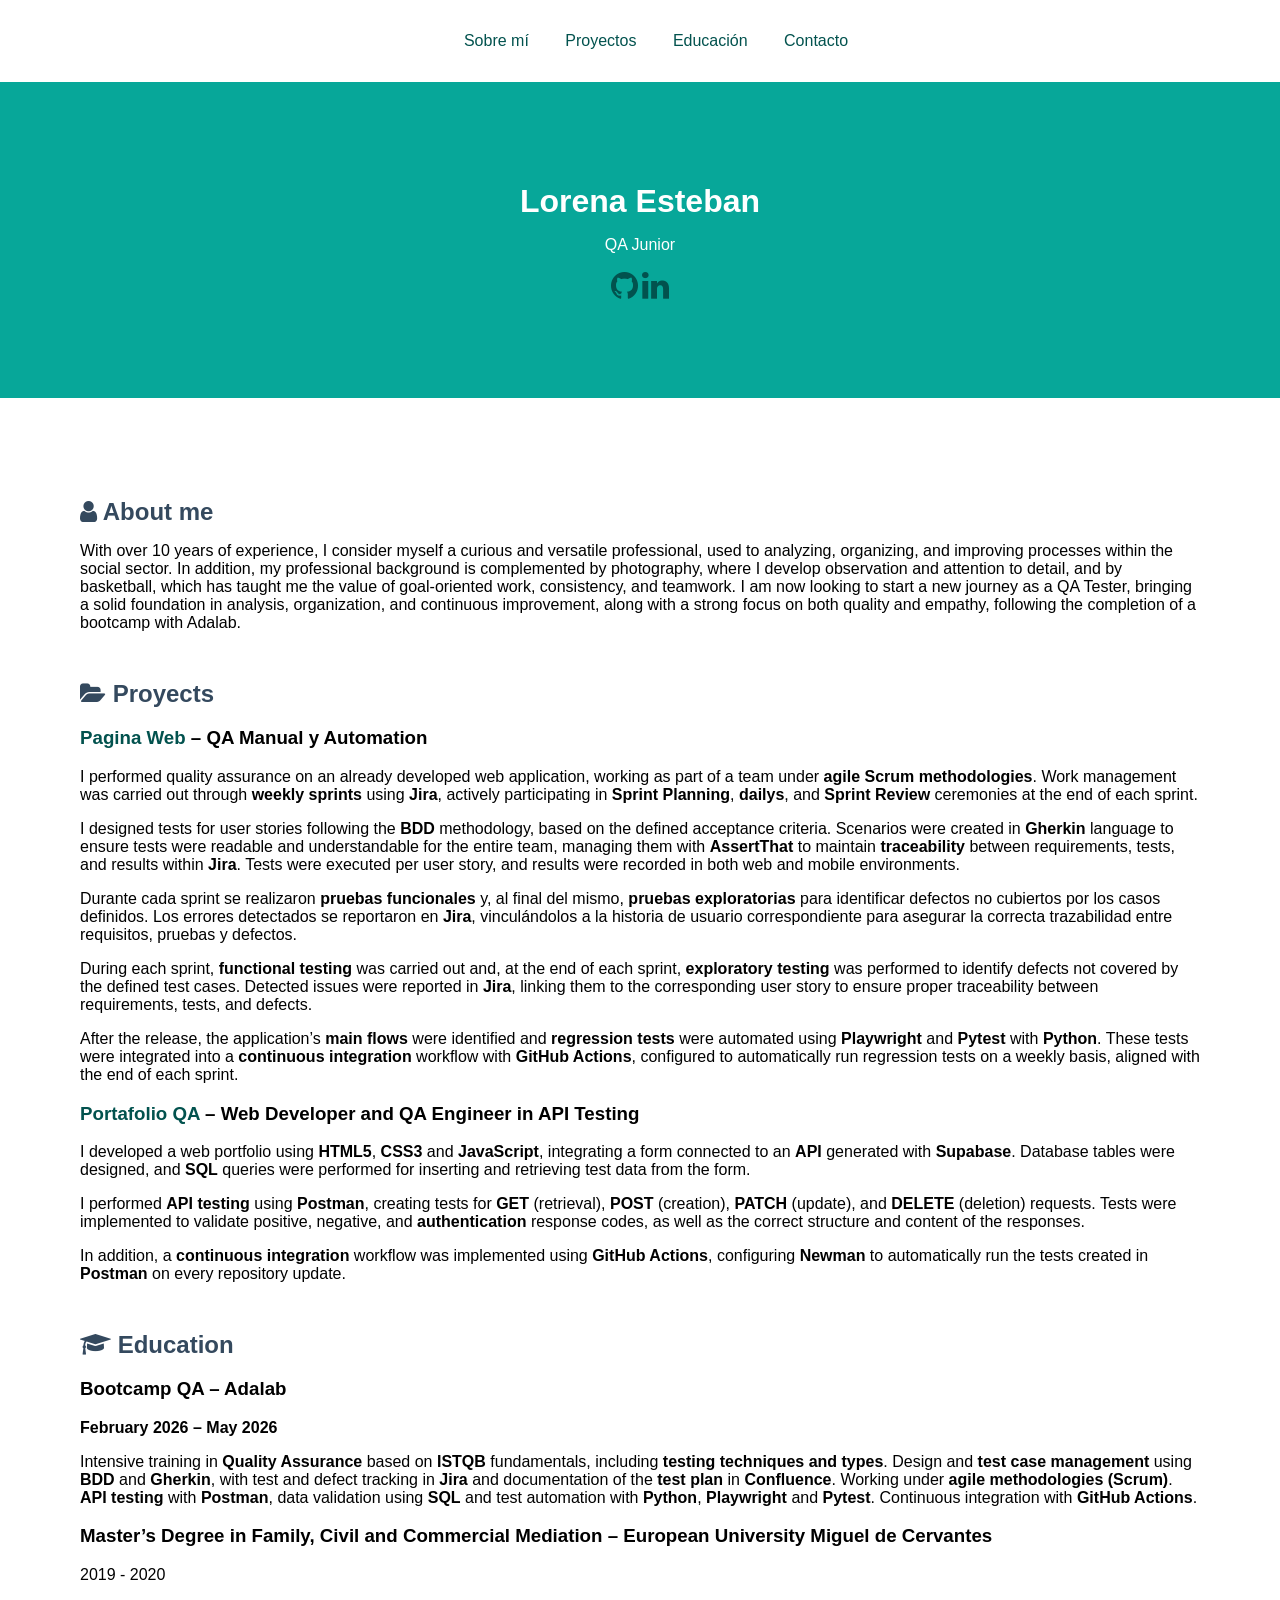
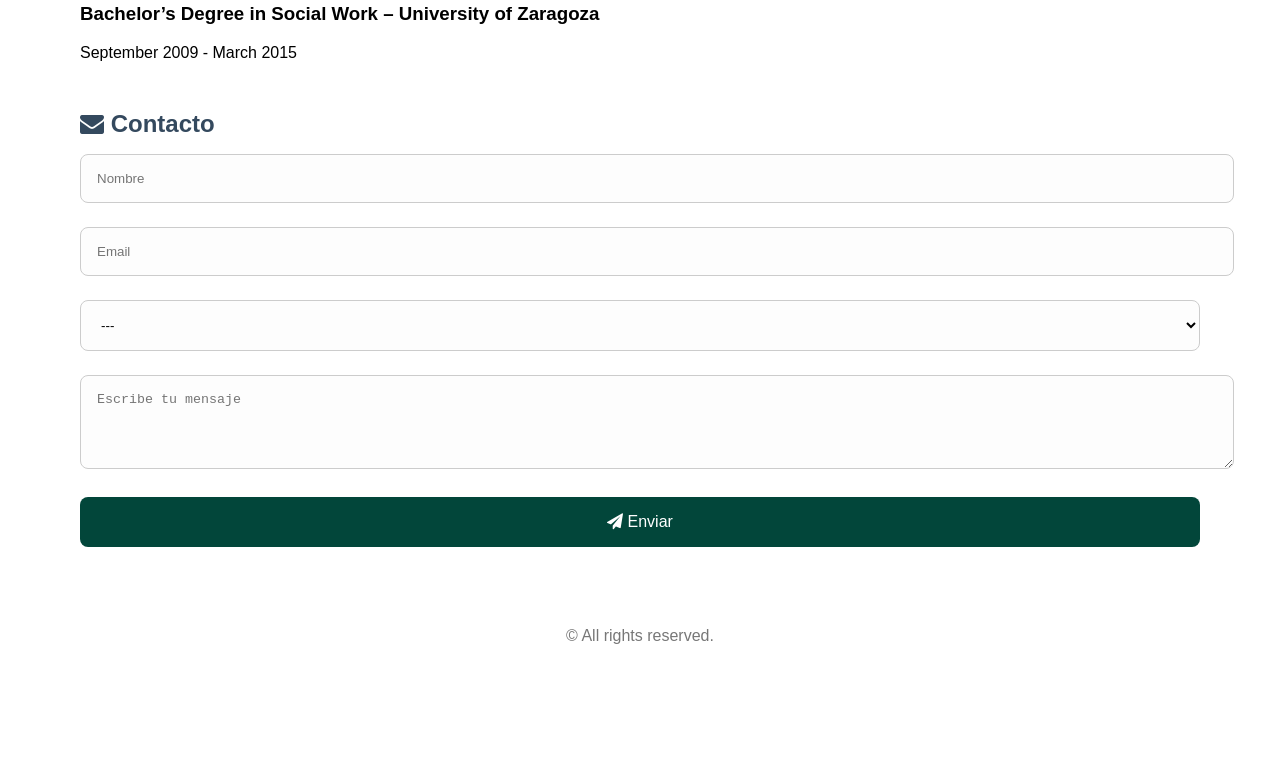
==== index.html @ 43c47660 "Traduccion 3" ====
<!DOCTYPE html>
<html lang="es">

<head>
  <meta charset="UTF-8" />
  <meta name="viewport" content="width=device-width, initial-scale=1.0" />
  <meta name="description" content="Portfolio Lorena Esteban QA" />
  <meta name="author" content="Lorena Esteban" />
  <title>Lorena Esteban - Portfolio</title>
  <link href="style.css" rel="stylesheet" />
  <!-- Importar Font Awesome para los iconos -->
  <link rel="stylesheet" href="https://cdnjs.cloudflare.com/ajax/libs/font-awesome/4.7.0/css/font-awesome.min.css" />
</head>

<body>
        <!-- Menú de navegación -->
  <nav>
      <ul>
        <li><a id="menusobremi" href="#sobremi">Sobre mí</a></li>
        <li><a id="menuproyectos" href="#proyectos">Proyectos</a></li>
        <li><a id="menueducacion" href="#educacion">Educación</a></li>
        <li><a id="menucontacto" href="#contacto">Contacto</a></li>
      </ul>
    </nav>
  <header>
    <h1 id="minombre">Lorena Esteban</h1>
    <p id="titulo">QA Junior</p>
    <p>
      <a id="linkgithub" href="https://github.com/lmes4" title="GitHub"
        class="fa fa-github fa-2x" aria-label="GitHub"></a>
      <a id="linklinkedin" href="https://www.linkedin.com/in/lorsimarro/" title="LinkedIn"
        class="fa fa-linkedin fa-2x" aria-label="LinkedIn"></a>
    </p>
  </header>
  <main>
    <section id="sobremi">
      <h2 id="titulosobremi">
        <i class="fa fa-user"></i> About me
      </h2>
<p>
  With over 10 years of experience, I consider myself a curious and versatile professional, used to analyzing, organizing, and improving processes within the social sector.

In addition, my professional background is complemented by photography, where I develop observation and attention to detail, and by basketball, which has taught me the value of goal-oriented work, consistency, and teamwork.

I am now looking to start a new journey as a QA Tester, bringing a solid foundation in analysis, organization, and continuous improvement, along with a strong focus on both quality and empathy, following the completion of a bootcamp with Adalab.
</p>

    </section>

    <section id="proyectos">
      <h2 id="tituloproyectos">
        <i class="fa fa-folder-open"></i> Proyects
      </h2>

      <h3>
        <a id="linkproyectoapi" href="https://yourwebsite.com" target="_blank">Pagina Web</a>
        – QA Manual y Automation
      </h3>
      <p>
  I performed quality assurance on an already developed web application, working as part of a team under
  <strong>agile Scrum methodologies</strong>. Work management was carried out through
  <strong>weekly sprints</strong> using <strong>Jira</strong>, actively participating in <strong>Sprint
  Planning</strong>, <strong>dailys</strong>, and <strong>Sprint Review</strong> ceremonies at the end
  of each sprint.
      </p>
</p>

<p>
  I designed tests for user stories following the <strong>BDD</strong> methodology, based on the defined acceptance criteria. Scenarios were created in <strong>Gherkin</strong> language to ensure tests were
  readable and understandable for the entire team, managing them with <strong>AssertThat</strong> to
  maintain <strong>traceability</strong> between requirements, tests, and results within
  <strong>Jira</strong>. Tests were executed per user story, and results were recorded in both web and
  mobile environments.
</p>

<p>
  Durante cada sprint se realizaron <strong>pruebas funcionales</strong> y, al final del
  mismo, <strong>pruebas exploratorias</strong> para identificar defectos no cubiertos por
  los casos definidos. Los errores detectados se reportaron en <strong>Jira</strong>,
  vinculándolos a la historia de usuario correspondiente para asegurar la correcta
  trazabilidad entre requisitos, pruebas y defectos.
</p>

<p>
  During each sprint, <strong>functional testing</strong> was carried out and, at the end of each sprint,
 <strong>exploratory testing</strong> was performed to identify defects not covered by the defined test
  cases. Detected issues were reported in <strong>Jira</strong>, linking them to the corresponding user
  story to ensure proper traceability between requirements, tests, and defects.
</p>

<p>
  After the release, the application’s <strong>main flows</strong> were identified and <strong>regression
  tests</strong> were automated using <strong>Playwright</strong> and <strong>Pytest</strong> with
  <strong>Python</strong>. These tests were integrated into a <strong>continuous integration</strong>
 workflow with <strong>GitHub Actions</strong>, configured to automatically run regression tests on a
 weekly basis, aligned with the end of each sprint.
</p>
      <h3>
        <a id="linkproyectoportafolio" href="https://yourwebsite.com">Portafolio QA</a>
        – Web Developer and QA Engineer in API Testing
      </h3>
     <p>
  I developed a web portfolio using <strong>HTML5</strong>, <strong>CSS3</strong> and
  <strong>JavaScript</strong>, integrating a form connected to an <strong>API</strong> generated with
  <strong>Supabase</strong>. Database tables were designed, and <strong>SQL</strong> queries were
  performed for inserting and retrieving test data from the form.
    </p>
</p>

<p>
  I performed <strong>API testing</strong> using <strong>Postman</strong>, creating tests for
  <strong>GET</strong> (retrieval), <strong>POST</strong> (creation), <strong>PATCH</strong> (update),
  and <strong>DELETE</strong> (deletion) requests. Tests were implemented to validate positive, negative,
  and <strong>authentication</strong> response codes, as well as the correct structure and content of the
  responses.
</p>

<p>
  In addition, a <strong>continuous integration</strong> workflow was implemented using <strong>GitHub
  Actions</strong>, configuring <strong>Newman</strong> to automatically run the tests created in
  <strong>Postman</strong> on every repository update.
</p>
      
    </section>

    <section id="educacion">
      <h2 id="tituloeducacion">
        <i class="fa fa-graduation-cap"></i> Education
      </h2>

      <h3>Bootcamp QA – Adalab</h3>
<p><strong>February 2026 – May 2026</strong></p>
<p>
  Intensive training in <strong>Quality Assurance</strong> based on <strong>ISTQB</strong> fundamentals, including <strong>testing techniques and types</strong>. Design and <strong>test case management</strong> using <strong>BDD</strong> and <strong>Gherkin</strong>, with test and defect tracking in <strong>Jira</strong> and documentation of the <strong>test plan</strong> in <strong>Confluence</strong>. Working under <strong>agile methodologies (Scrum)</strong>. <strong>API testing</strong> with <strong>Postman</strong>, data validation using <strong>SQL</strong> and test automation with <strong>Python</strong>, <strong>Playwright</strong> and <strong>Pytest</strong>. Continuous integration with <strong>GitHub Actions</strong>.
</p>


      <h3>Master’s Degree in Family, Civil and Commercial Mediation – European University Miguel de Cervantes</h3>
      <p>2019 - 2020</p>

         <h3>Bachelor’s Degree in Social Work – University of Zaragoza</h3>
      <p>September 2009 - March 2015</p>
    </section>

<section id="contacto">
  <h2 id="titulocontacto">
    <i class="fa fa-envelope"></i> Contacto
  </h2>
  <form id="contactForm" onsubmit="return enviarFormulario(event)">
    <input id="nombre" type="text" placeholder="Nombre" />
    <input id="email" type="email" placeholder="Email" />
    <select id="asunto">
      <option value="">---</option>
      <option value="info">Información</option>
      <option value="job">Oferta Trabajo</option>
      <option value="other">Otro</option>
    </select>
    <textarea id="mensaje" rows="4" placeholder="Escribe tu mensaje"></textarea>
    <button id="enviar" type="submit">
      <i class="fa fa-paper-plane"></i> Enviar
    </button>
  </form>
  <p id="formMessage"></p>
</section>


  <footer>
    <p>&copy; All rights reserved.</p>
  </footer>
</body>
<script src="script.js" defer></script>
</html>
---- style.css ----
body {
  font-family: Verdana, Arial, sans-serif;
  font-size: 1rem;
  color: black;
  margin: 0;
}

header {
  background-color: rgb(7, 167, 153);
  color: white;
  padding: 5rem;
  text-align: center;
}

main {
  padding: 5rem;
  text-align: left;
}

nav {
  text-align: center;
  width:100%;
  padding: 1rem;
}

nav ul {
  padding: 0;
  margin: 0;
    background-color: white;
  
}

nav ul li {
  display: inline-block;
  margin: 0rem;
  font-size: 1rem;
  padding: 1rem;
  border-radius: 0.5rem ;

}
/* Menú vertical en móvil */
@media (max-width: 768px) {
  nav ul li {
    display: block;
    margin: 0.8rem 0;
  }
}

h1 {
  font-size: 2rem;
  margin-bottom: 1rem;
}

p {
  font-size: 1rem;
  margin-bottom: 1rem;
}

a {
  color: #02524e;
  text-decoration: none;
}

a:hover {
  text-decoration: underline;
}

section {
  margin-bottom: 3rem;
}

h2 {
  font-size: 1.5rem;
  margin-bottom: 1rem;
  color: #34495e;
}

/* FORMULARIO */
form {
  width: 100%;
  font-size: 1rem;
}

input,
textarea,
select {
  width: 100%;
  padding: 1rem;
  margin-bottom: 1.5rem;
  border: 1px solid #ccc;
  border-radius: 0.5rem;
  background-color: #fdfdfd;
}

button {
  width: 100%;
  padding: 1rem;
  background-color: #02463a;
  color: white;
  border: none;
  border-radius: 0.5rem;
  font-size: 1rem;
}

footer {
  margin-top: 2rem;
  padding: 1rem;
  font-size: 0.9rem;
  color: #777;
  text-align: center;
}

table {
  width: 100%;
  border-collapse: collapse;
  table-layout: fixed; /* CLAVE */
  font-family: Arial, sans-serif;
}

th, td {
  border: 1px solid #ddd;
  padding: 6px;
  font-size: 14px;
  word-wrap: break-word;
  overflow-wrap: break-word;
}

thead {
  background-color: #f4f4f4;
}

/* Móvil */
@media (max-width: 768px) {
  th, td {
    font-size: 12px;
    padding: 4px;
  }
}
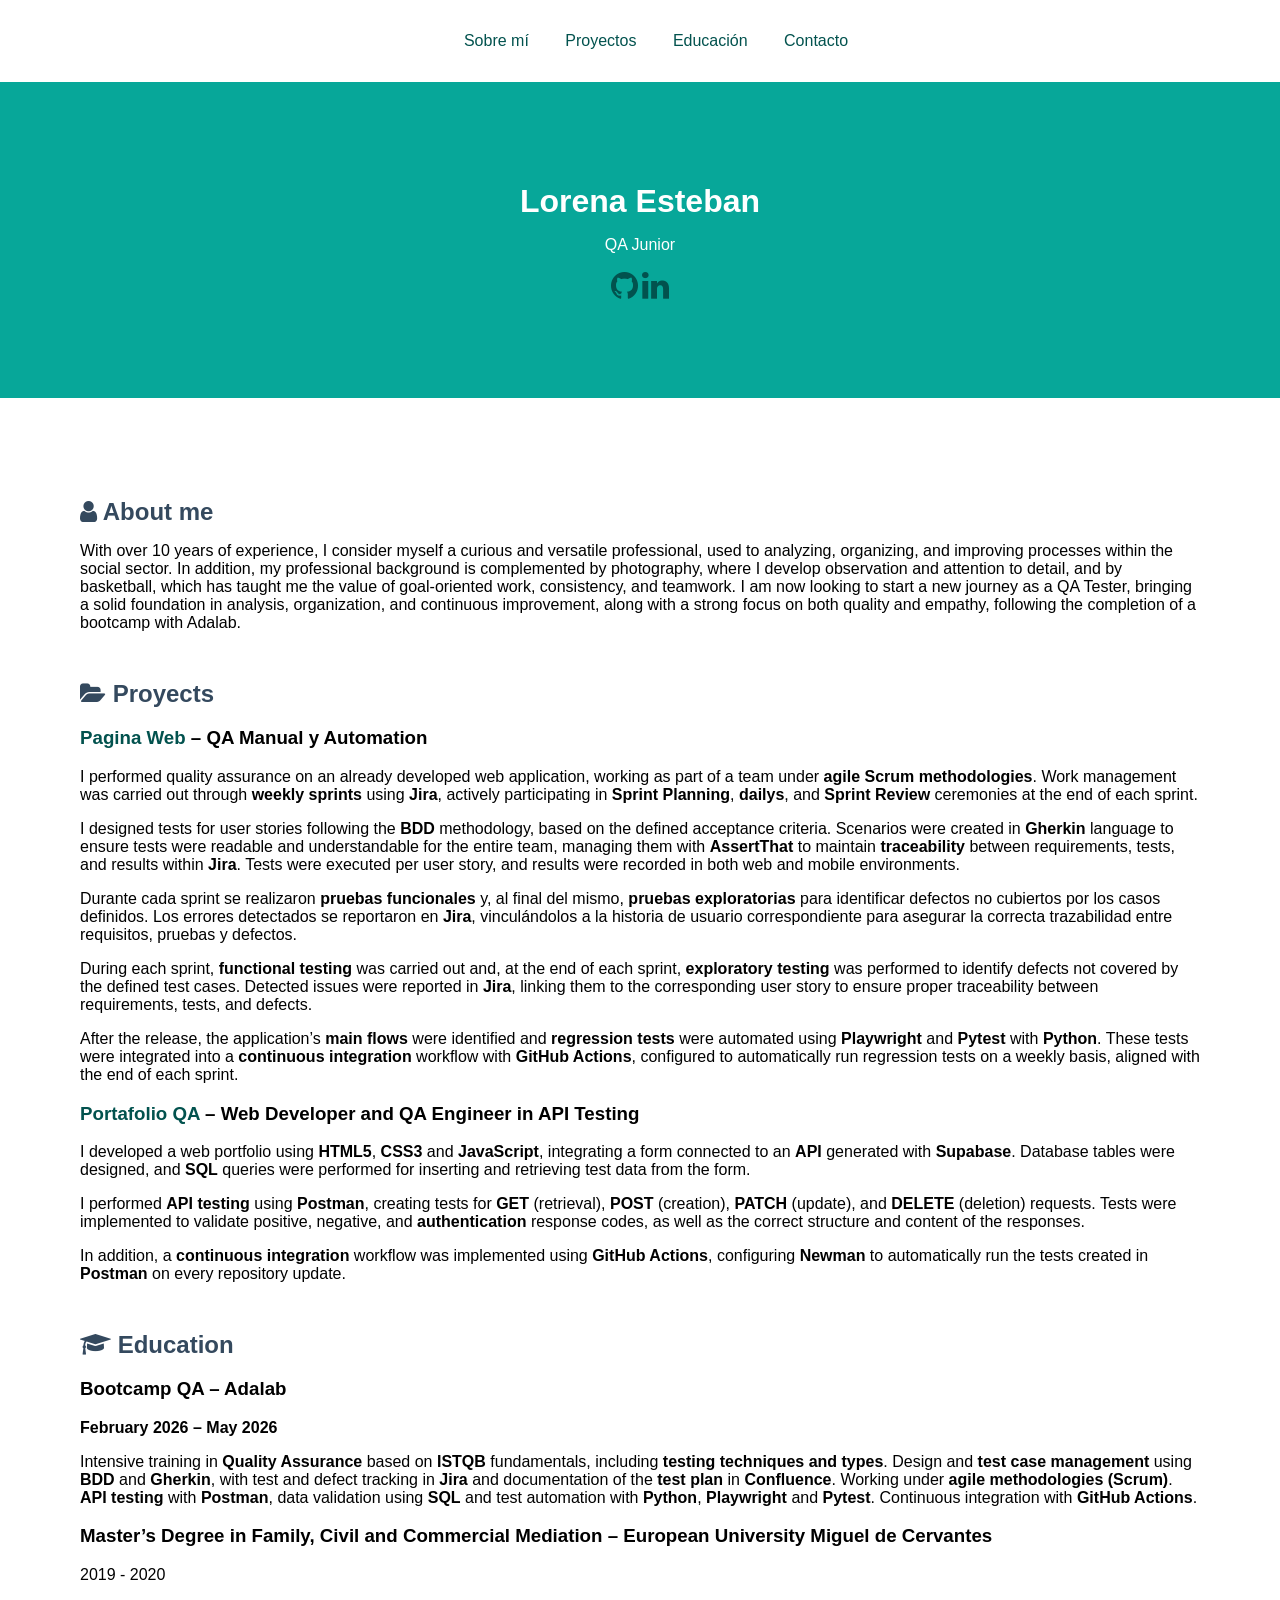
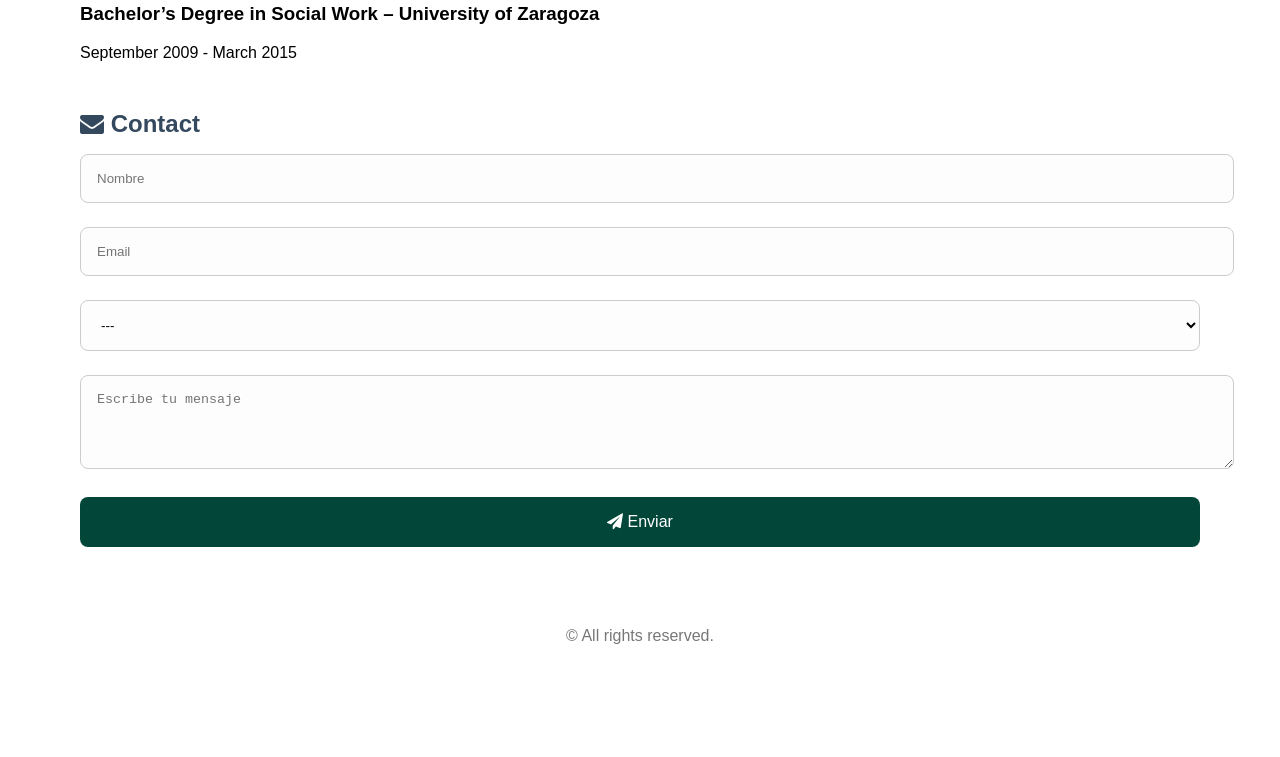
==== commit d67a2f8d: "Update index.html" ====
--- a/index.html
+++ b/index.html
@@ -144,7 +144,7 @@
 
 <section id="contacto">
   <h2 id="titulocontacto">
-    <i class="fa fa-envelope"></i> Contacto
+    <i class="fa fa-envelope"></i> Contact
   </h2>
   <form id="contactForm" onsubmit="return enviarFormulario(event)">
     <input id="nombre" type="text" placeholder="Nombre" />
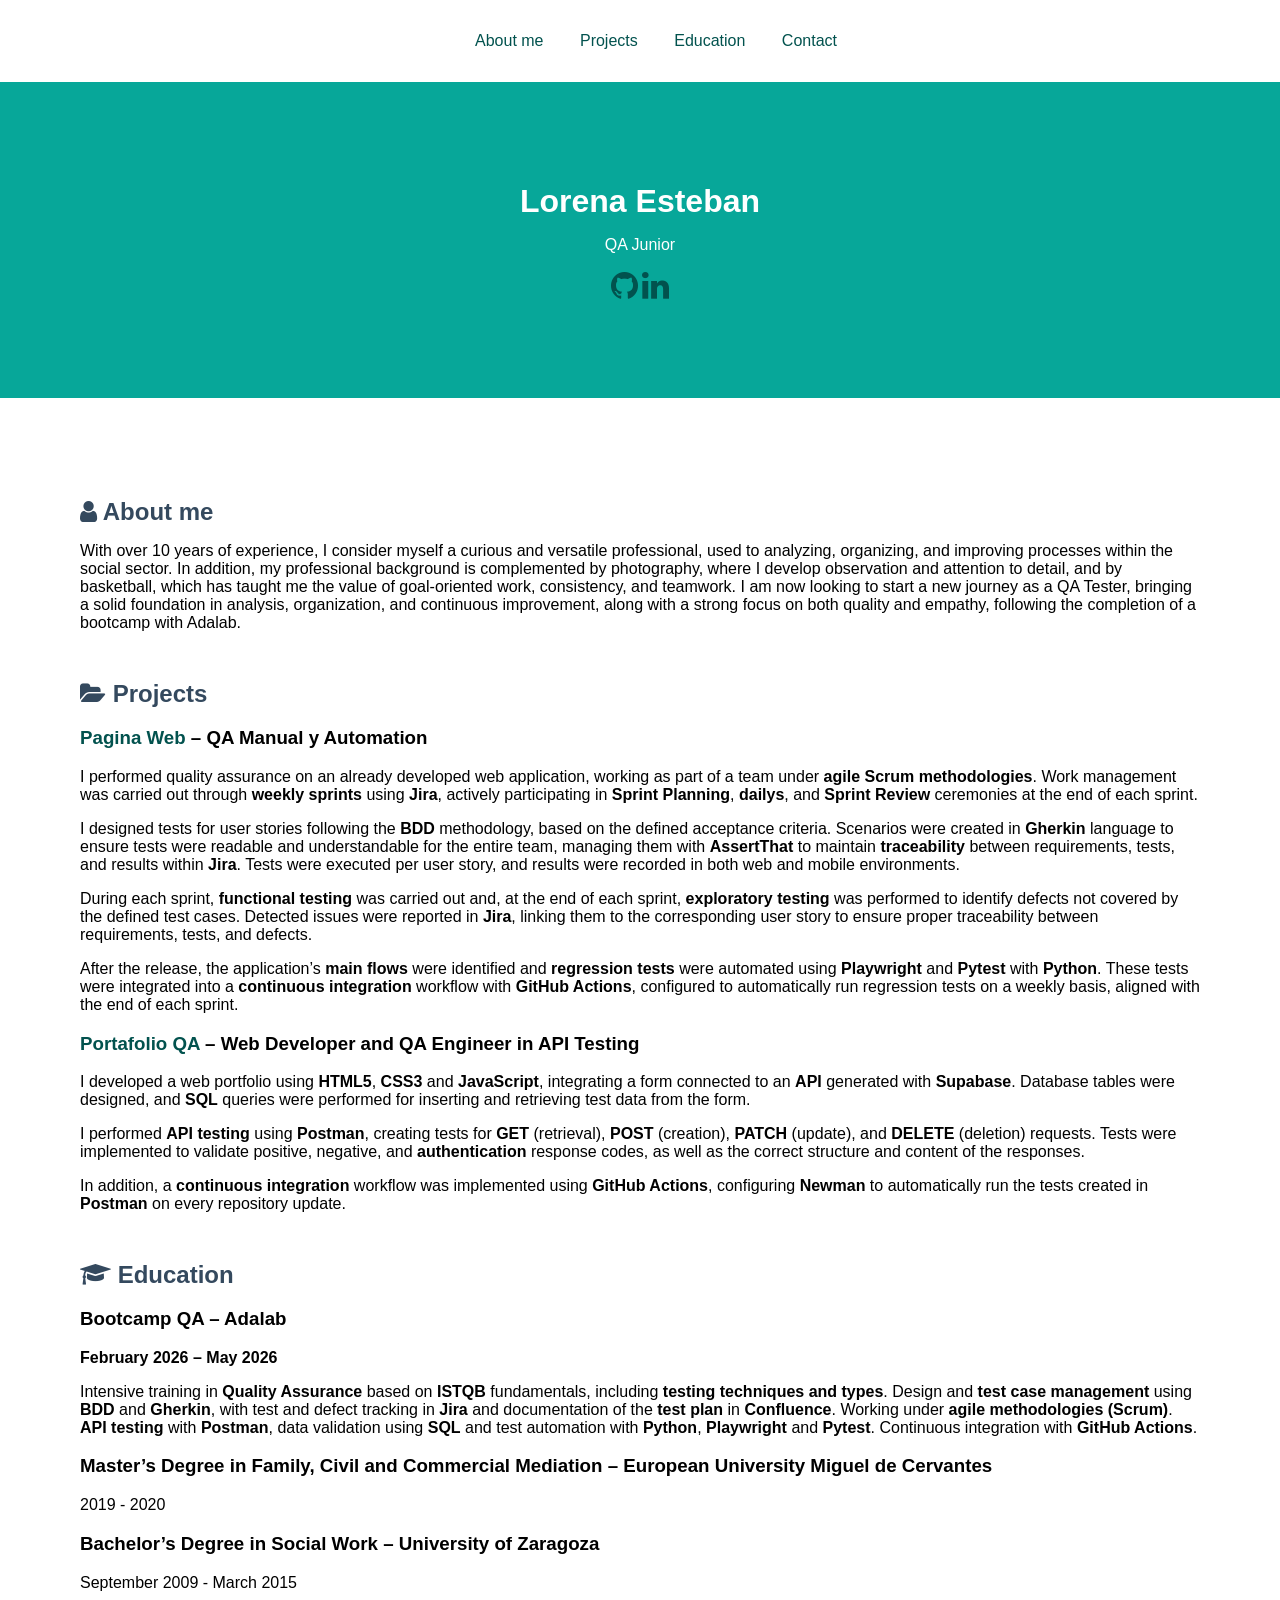
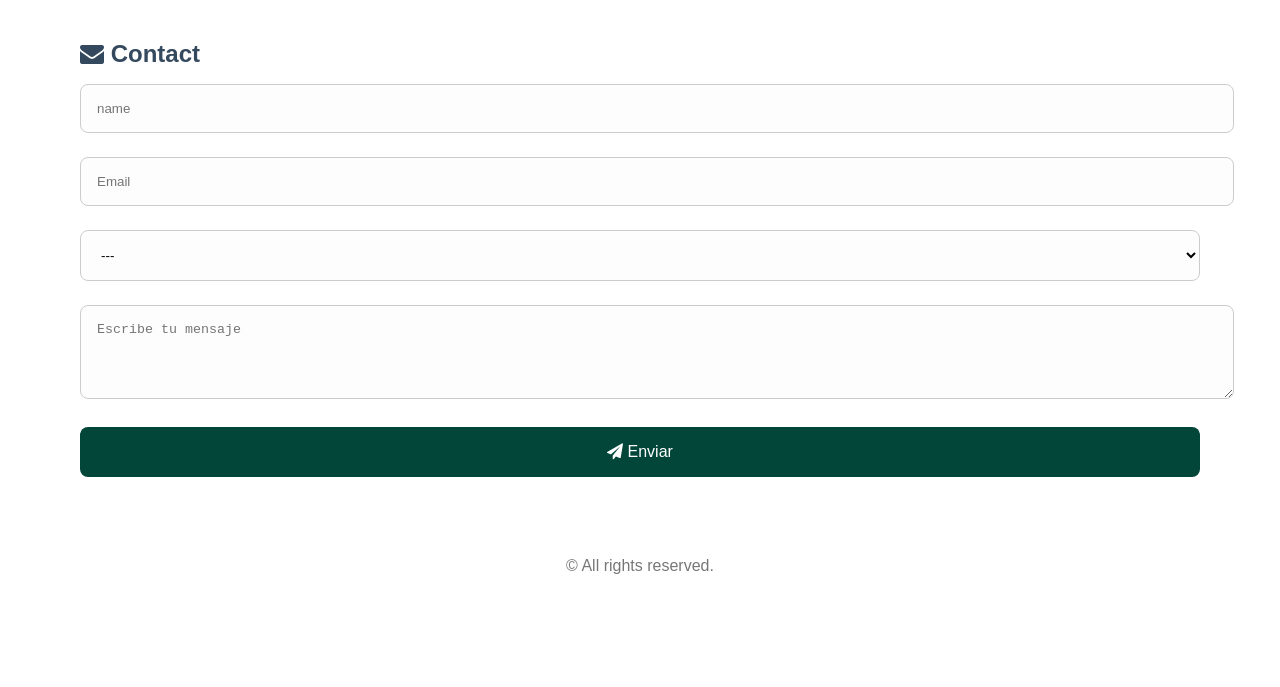
==== commit df471659: "Traduccion 4" ====
--- a/index.html
+++ b/index.html
@@ -16,10 +16,10 @@
         <!-- Menú de navegación -->
   <nav>
       <ul>
-        <li><a id="menusobremi" href="#sobremi">Sobre mí</a></li>
-        <li><a id="menuproyectos" href="#proyectos">Proyectos</a></li>
-        <li><a id="menueducacion" href="#educacion">Educación</a></li>
-        <li><a id="menucontacto" href="#contacto">Contacto</a></li>
+        <li><a id="menusobremi" href="#aboutme">About me</a></li>
+        <li><a id="menuproyectos" href="#projects">Projects</a></li>
+        <li><a id="menueducacion" href="#education">Education</a></li>
+        <li><a id="menucontacto" href="#contact">Contact</a></li>
       </ul>
     </nav>
   <header>
@@ -33,7 +33,7 @@
     </p>
   </header>
   <main>
-    <section id="sobremi">
+    <section id="aboutme">
       <h2 id="titulosobremi">
         <i class="fa fa-user"></i> About me
       </h2>
@@ -47,9 +47,9 @@
 
     </section>
 
-    <section id="proyectos">
+    <section id="projects">
       <h2 id="tituloproyectos">
-        <i class="fa fa-folder-open"></i> Proyects
+        <i class="fa fa-folder-open"></i> Projects
       </h2>
 
       <h3>
@@ -71,14 +71,6 @@
   maintain <strong>traceability</strong> between requirements, tests, and results within
   <strong>Jira</strong>. Tests were executed per user story, and results were recorded in both web and
   mobile environments.
-</p>
-
-<p>
-  Durante cada sprint se realizaron <strong>pruebas funcionales</strong> y, al final del
-  mismo, <strong>pruebas exploratorias</strong> para identificar defectos no cubiertos por
-  los casos definidos. Los errores detectados se reportaron en <strong>Jira</strong>,
-  vinculándolos a la historia de usuario correspondiente para asegurar la correcta
-  trazabilidad entre requisitos, pruebas y defectos.
 </p>
 
 <p>
@@ -123,7 +115,7 @@
       
     </section>
 
-    <section id="educacion">
+    <section id="education">
       <h2 id="tituloeducacion">
         <i class="fa fa-graduation-cap"></i> Education
       </h2>
@@ -142,12 +134,12 @@
       <p>September 2009 - March 2015</p>
     </section>
 
-<section id="contacto">
+<section id="contact">
   <h2 id="titulocontacto">
     <i class="fa fa-envelope"></i> Contact
   </h2>
   <form id="contactForm" onsubmit="return enviarFormulario(event)">
-    <input id="nombre" type="text" placeholder="Nombre" />
+    <input id="name" type="text" placeholder="name" />
     <input id="email" type="email" placeholder="Email" />
     <select id="asunto">
       <option value="">---</option>
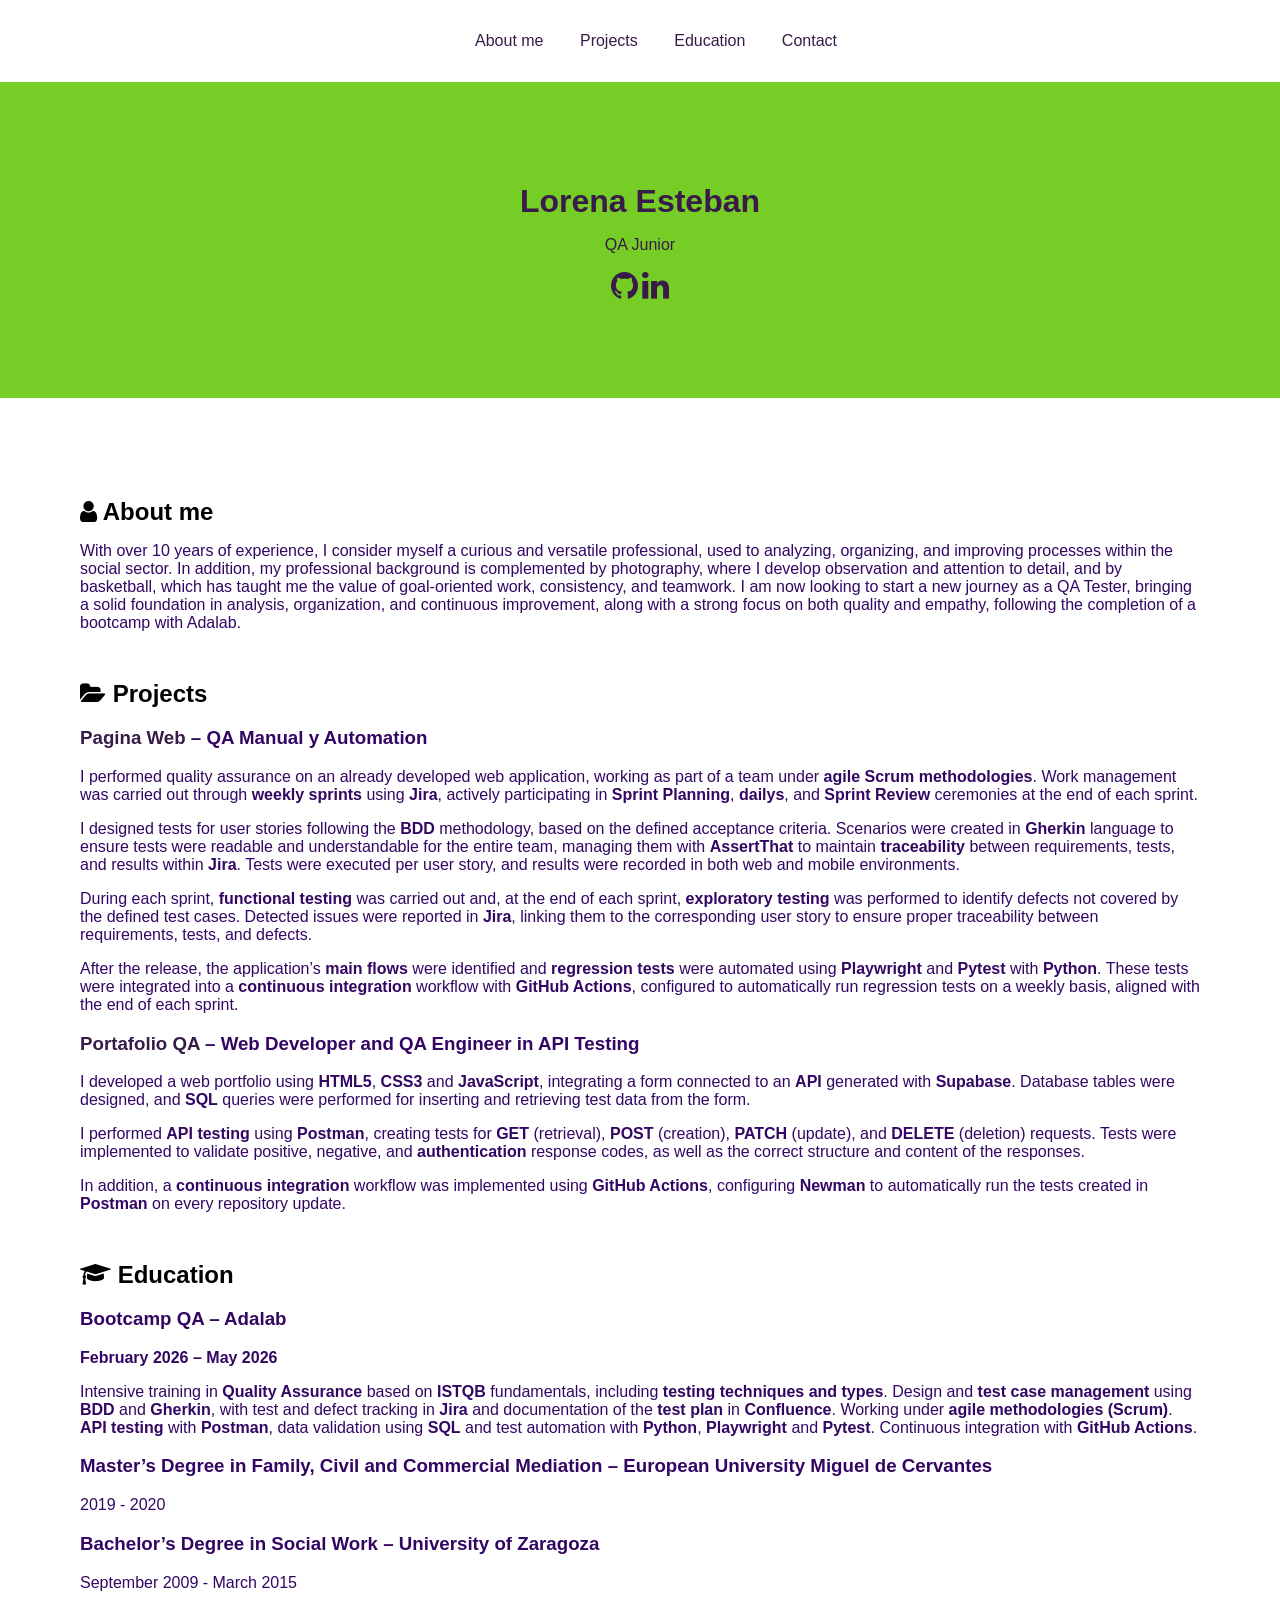
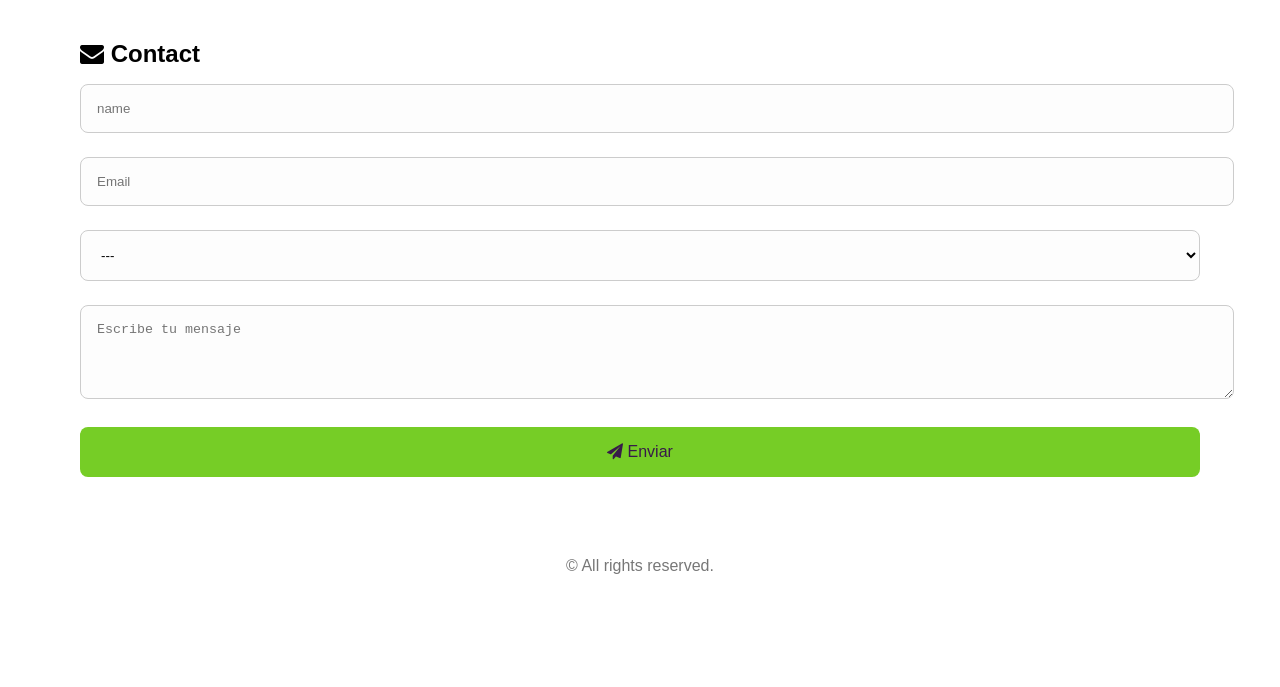
==== commit ffef041e: "Correcciones profe" ====
--- a/index.html
+++ b/index.html
@@ -53,7 +53,7 @@
       </h2>
 
       <h3>
-        <a id="linkproyectoapi" href="https://yourwebsite.com" target="_blank">Pagina Web</a>
+        <a id="linkproyectoapi" href="https://adalabequipo4.atlassian.net/wiki/spaces/E4QA/pages/229377/Plan+de+pruebas+-+Vida+verde" target="_blank">Pagina Web</a>
         – QA Manual y Automation
       </h3>
       <p>
@@ -88,7 +88,7 @@
  weekly basis, aligned with the end of each sprint.
 </p>
       <h3>
-        <a id="linkproyectoportafolio" href="https://yourwebsite.com">Portafolio QA</a>
+        <a id="linkproyectoportafolio" href="https://github.com/lmes4/Portafolio-QA">Portafolio QA</a>
         – Web Developer and QA Engineer in API Testing
       </h3>
      <p>
--- a/style.css
+++ b/style.css
@@ -1,13 +1,13 @@
 body {
-  font-family: Verdana, Arial, sans-serif;
+  font-family: Verdana, Tahoma, sans-serif;
   font-size: 1rem;
-  color: black;
+  color: rgb(51, 6, 99);
   margin: 0;
 }
 
 header {
-  background-color: rgb(7, 167, 153);
-  color: white;
+  background-color: rgb(118, 205, 38);
+  color: rgb(56, 27, 73);
   padding: 5rem;
   text-align: center;
 }
@@ -57,7 +57,7 @@
 }
 
 a {
-  color: #02524e;
+  color: rgb(56, 27, 73);
   text-decoration: none;
 }
 
@@ -72,7 +72,7 @@
 h2 {
   font-size: 1.5rem;
   margin-bottom: 1rem;
-  color: #34495e;
+  color: rgb(0, 0, 0);
 }
 
 /* FORMULARIO */
@@ -95,8 +95,8 @@
 button {
   width: 100%;
   padding: 1rem;
-  background-color: #02463a;
-  color: white;
+  background-color: rgb(118, 205, 38);
+  color: rgb(56, 27, 73);
   border: none;
   border-radius: 0.5rem;
   font-size: 1rem;
@@ -106,7 +106,7 @@
   margin-top: 2rem;
   padding: 1rem;
   font-size: 0.9rem;
-  color: #777;
+  color: rgb(119, 119, 119);
   text-align: center;
 }
 
@@ -114,7 +114,7 @@
   width: 100%;
   border-collapse: collapse;
   table-layout: fixed; /* CLAVE */
-  font-family: Arial, sans-serif;
+  font-family: Verdana, Tahoma, sans-serif;
 }
 
 th, td {
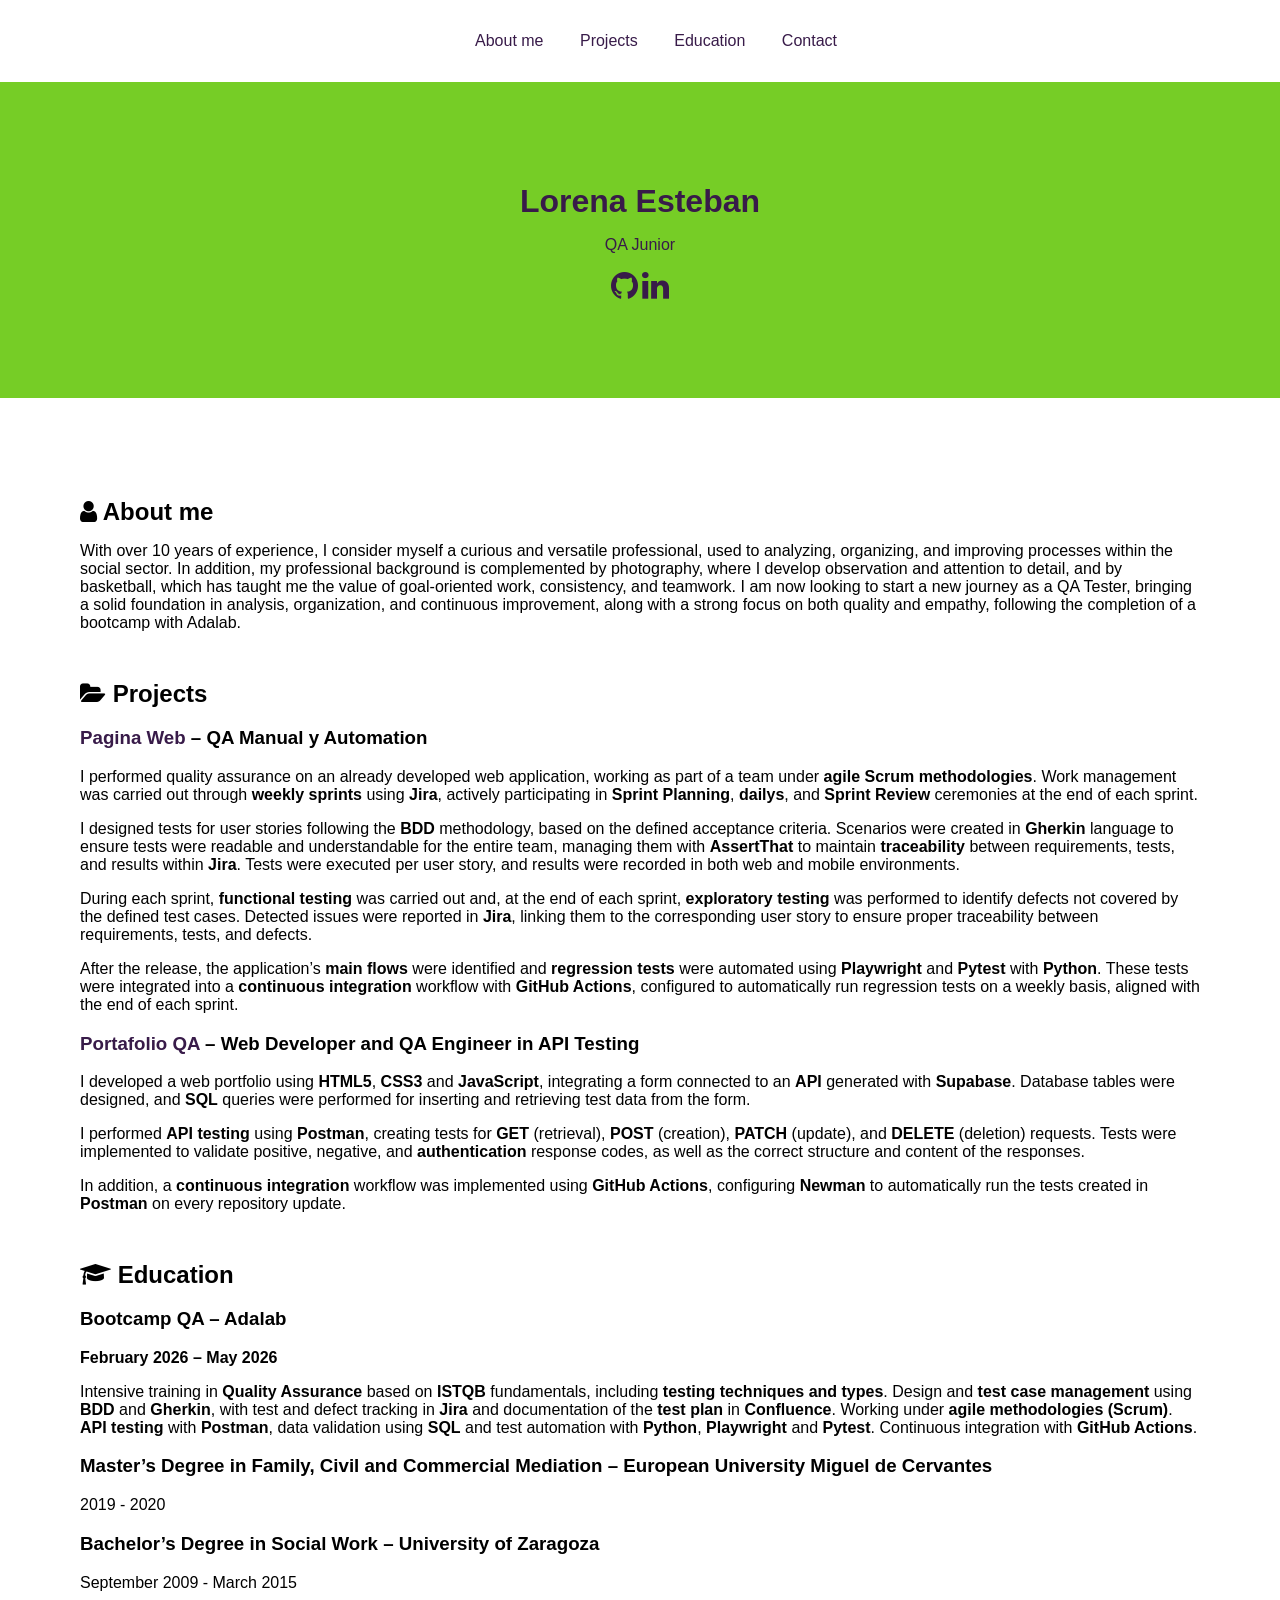
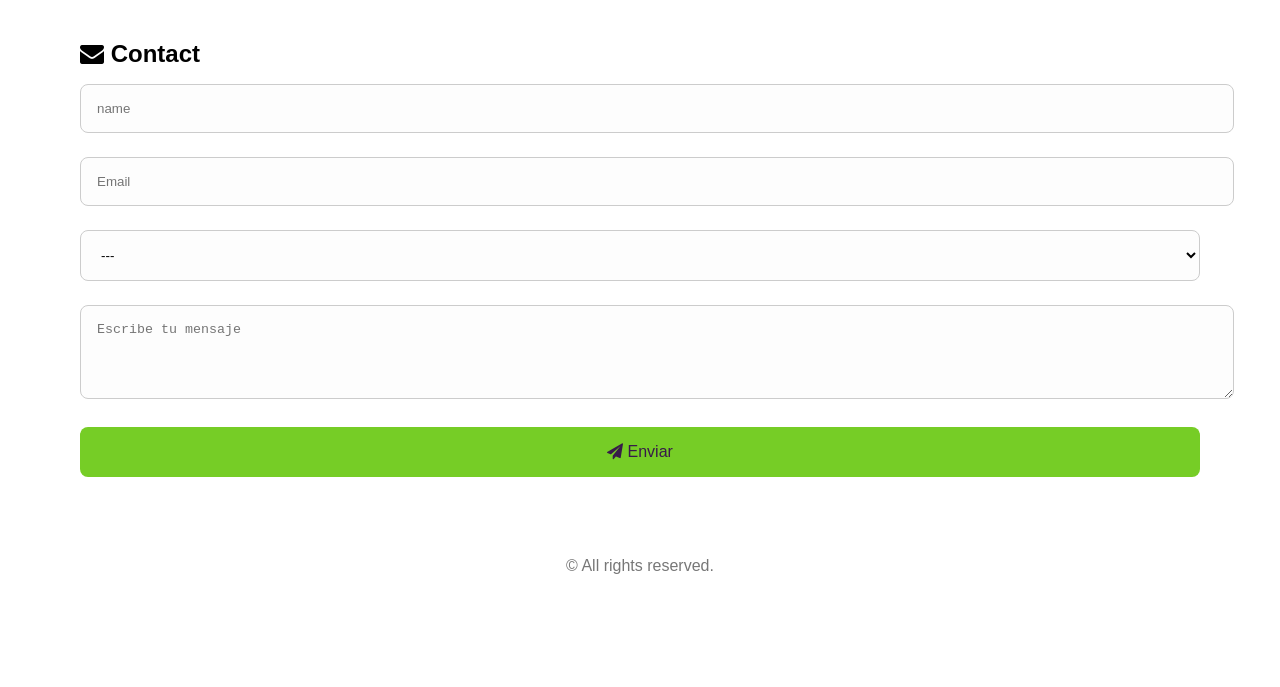
==== commit cd1060a6: "Update index.html" ====
--- a/index.html
+++ b/index.html
@@ -39,10 +39,10 @@
       </h2>
 <p>
   With over 10 years of experience, I consider myself a curious and versatile professional, used to analyzing, organizing, and improving processes within the social sector.
-
-In addition, my professional background is complemented by photography, where I develop observation and attention to detail, and by basketball, which has taught me the value of goal-oriented work, consistency, and teamwork.
-
-I am now looking to start a new journey as a QA Tester, bringing a solid foundation in analysis, organization, and continuous improvement, along with a strong focus on both quality and empathy, following the completion of a bootcamp with Adalab.
+  
+  In addition, my professional background is complemented by photography, where I develop observation and attention to detail, and by basketball, which has taught me the value of goal-oriented work, consistency, and teamwork.
+  
+  I am now looking to start a new journey as a QA Tester, bringing a solid foundation in analysis, organization, and continuous improvement, along with a strong focus on both quality and empathy, following the completion of a bootcamp with Adalab.
 </p>
 
     </section>
--- a/style.css
+++ b/style.css
@@ -1,7 +1,7 @@
 body {
   font-family: Verdana, Tahoma, sans-serif;
   font-size: 1rem;
-  color: rgb(51, 6, 99);
+  color: rgb(0, 0, 0);
   margin: 0;
 }
 
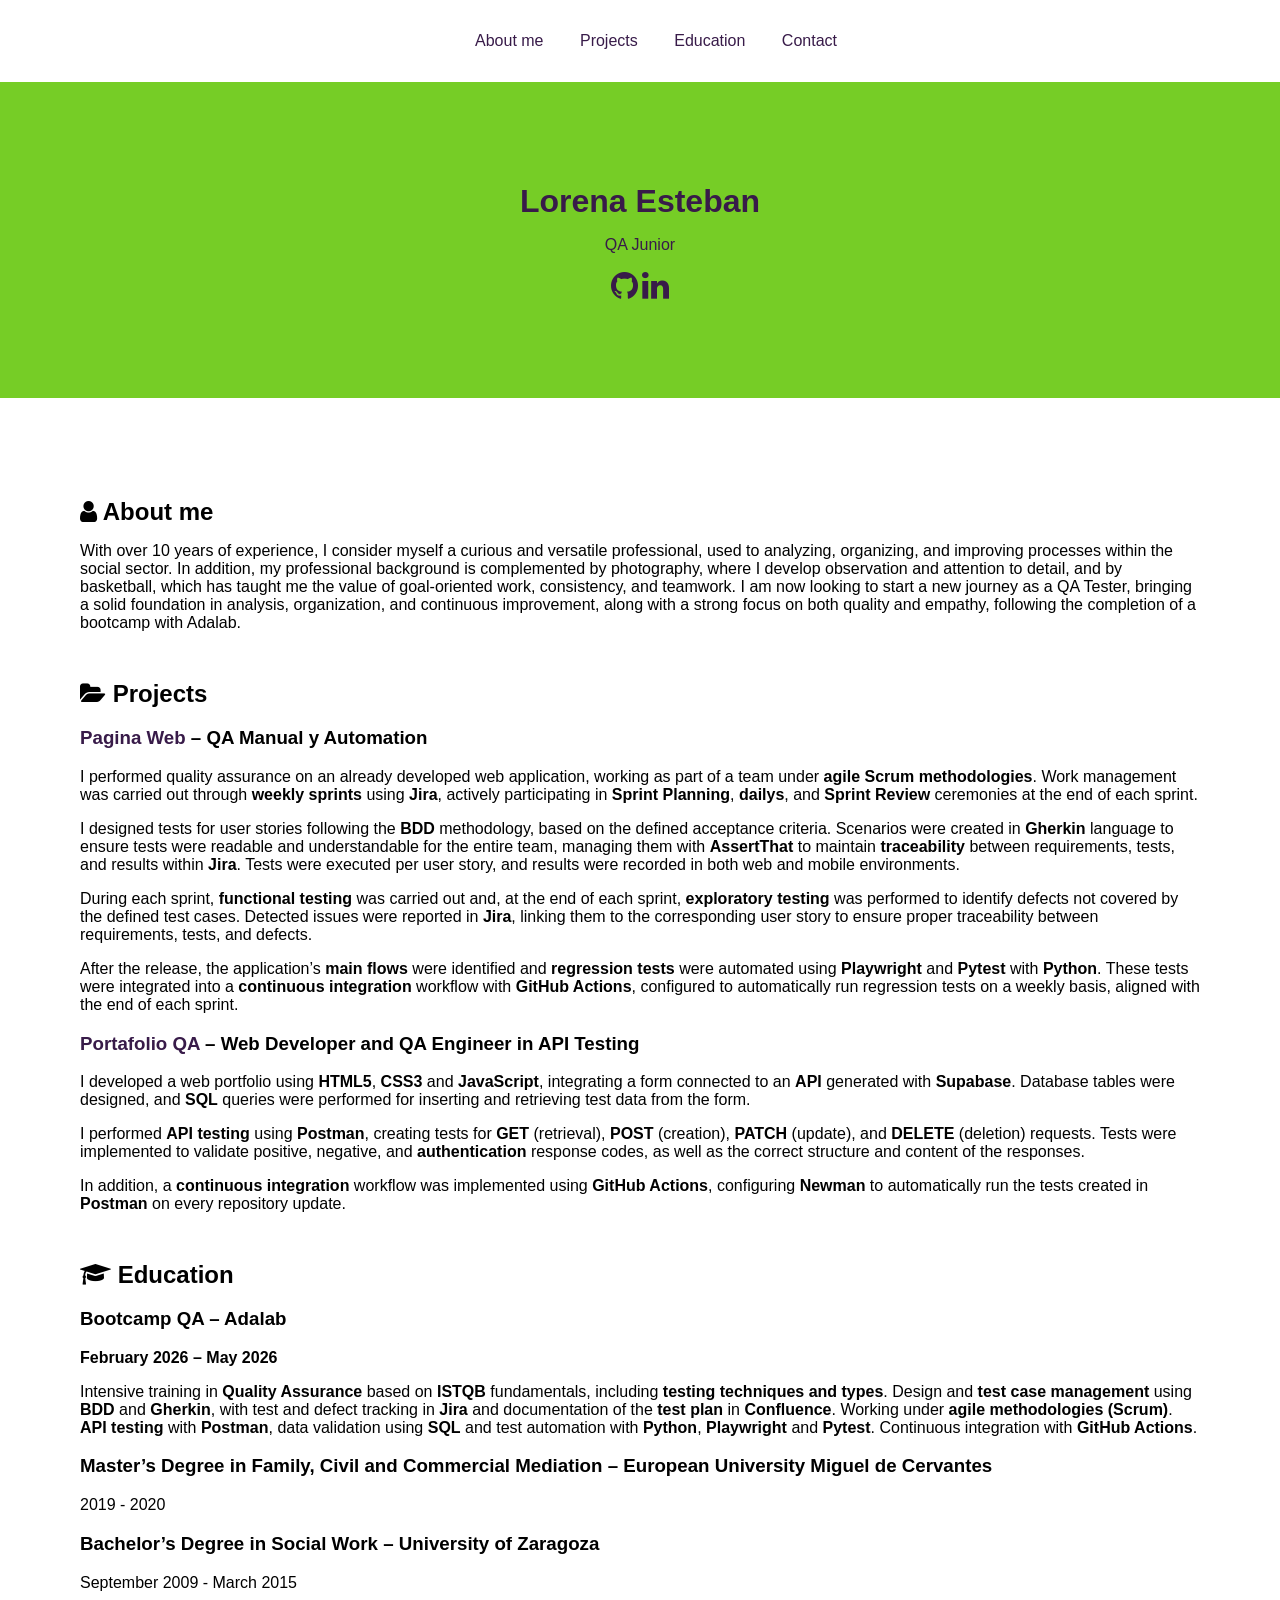
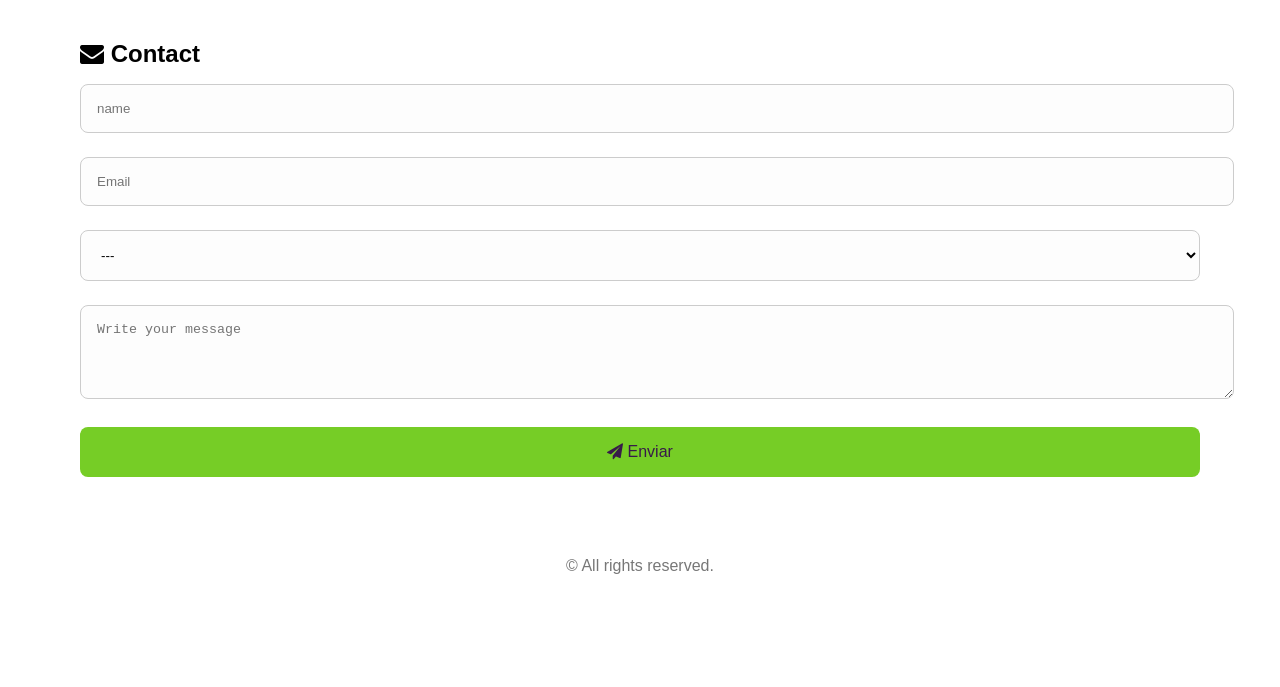
==== commit 11cbd675: "Idiomas validacion" ====
--- a/index.html
+++ b/index.html
@@ -138,20 +138,24 @@
   <h2 id="titulocontacto">
     <i class="fa fa-envelope"></i> Contact
   </h2>
-  <form id="contactForm" onsubmit="return enviarFormulario(event)">
+  <form id="contactForm">
     <input id="name" type="text" placeholder="name" />
-    <input id="email" type="email" placeholder="Email" />
-    <select id="asunto">
+    <input id="email" type="email" placeholder="Email"required
+    />
+    <select id="asunto" required>
       <option value="">---</option>
-      <option value="info">Información</option>
-      <option value="job">Oferta Trabajo</option>
-      <option value="other">Otro</option>
+      <option value="info">Information</option>
+      <option value="job">Job Offer</option>
+      <option value="other">Other</option>
     </select>
-    <textarea id="mensaje" rows="4" placeholder="Escribe tu mensaje"></textarea>
-    <button id="enviar" type="submit">
+    <textarea 
+      id="mensaje" rows="4" placeholder="Write your message" required maxlength="500"
+    ></textarea>
+    <button id="send" type="submit">
       <i class="fa fa-paper-plane"></i> Enviar
     </button>
   </form>
+
   <p id="formMessage"></p>
 </section>
 
